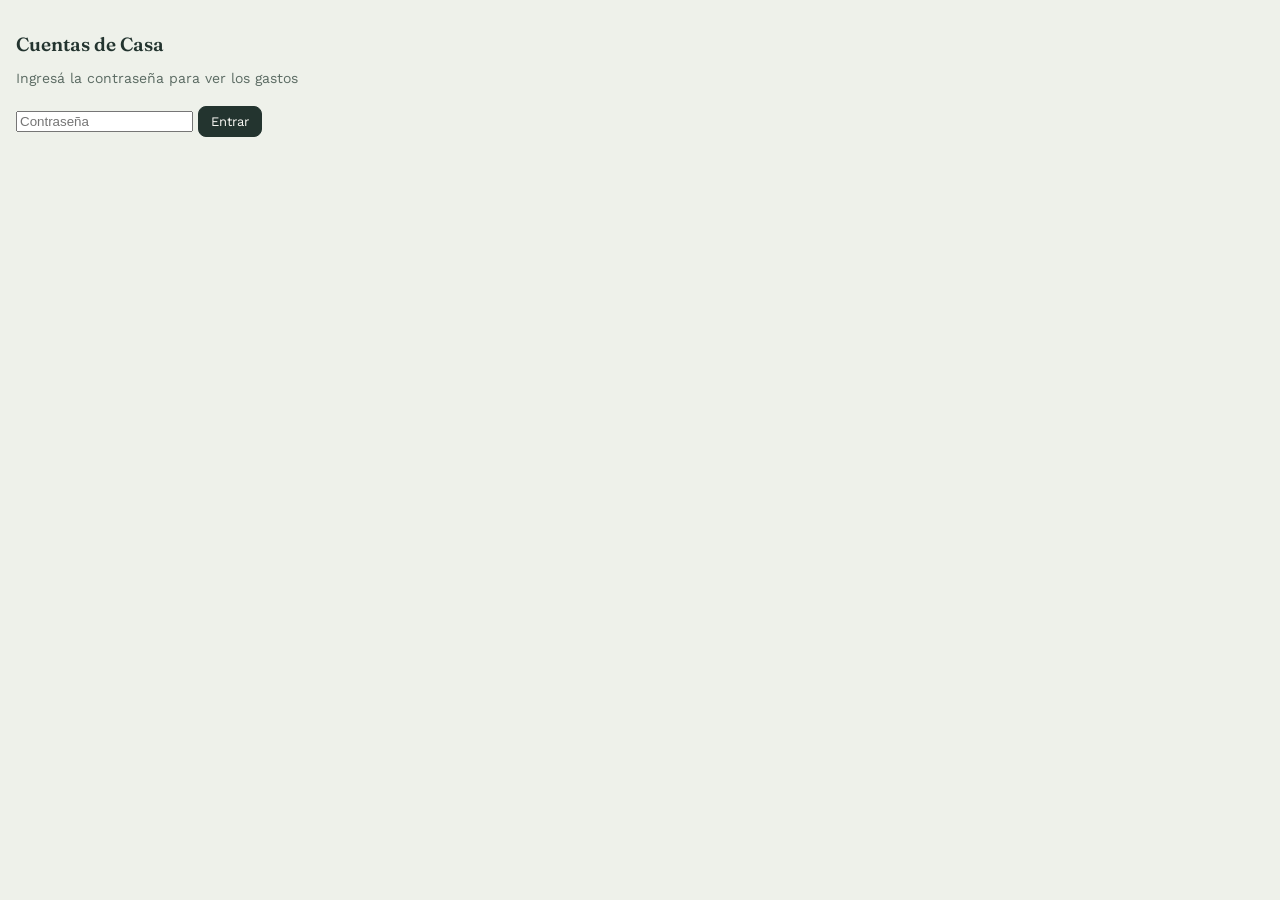
==== index.html @ b7a3400d "Mover archivos a la raiz" ====
<!DOCTYPE html>
<html lang="es">
<head>
<meta charset="UTF-8">
<meta name="viewport" content="width=device-width, initial-scale=1.0">
<title>Cuentas de casa</title>
<link rel="stylesheet" href="style.css">
</head>
<body>
<div id="loginScreen">
  <h2>Cuentas de Casa</h2>
  <div class="sub" style="margin-bottom: 20px;">Ingresá la contraseña para ver los gastos</div>
  <input type="password" id="passInput" placeholder="Contraseña">
  <button class="primary" onclick="checkPass()">Entrar</button>
  <div id="passError" style="color:var(--warn); margin-top:10px; font-size:13px; display:none;">Contraseña incorrecta</div>
</div>

<div class="wrap" id="appWrap" style="display:none;">

<header>
  <div>
    <h1>Cuentas de casa</h1>
    <div class="sub">Presupuesto, ahorro y los gastos que están organizando juntos</div>
  </div>
  <div class="names">
    <span class="tagA">●</span><input id="nameA" value="Alondra">
    <span class="tagB">●</span><input id="nameB" value="Santi">
  </div>
</header>

<div class="tabs">
  <button class="tab-btn active" id="btn-tab-hoy" onclick="switchTab('tab-hoy')">Hoy</button>
  <button class="tab-btn" id="btn-tab-mensual" onclick="switchTab('tab-mensual')">Presupuesto y Metas</button>
  <button class="tab-btn" id="btn-tab-compartido" onclick="switchTab('tab-compartido')">Deudas y Compartidos</button>
</div>

<!-- ================= TAB: HOY ================= -->
<div id="tab-hoy" class="tab-content active">
    <div class="quote-card">
      <div>
        <div class="quote-label">Frase del día</div>
        <div class="quote-text" id="quoteText"></div>
      </div>
      <button class="small" id="btnOtraFrase">Otra frase</button>
    </div>

    <div class="card" style="border-color: var(--b);">
      <h2>Límite y Gastos de Hoy</h2>
      <div class="sub" style="margin-bottom: 14px;">El límite se calcula automáticamente: (Ingresos - Fijos - Ahorros) ÷ 30 días.</div>
      
      <div class="stats-row">
        <div class="stat"><div class="n" id="dailyLimitOut">$0</div><div class="l">Límite por día</div></div>
        <div class="stat"><div class="n" id="dailySpentOut">$0</div><div class="l">Gastado hoy</div></div>
        <div class="stat"><div class="n" id="dailyRemainOut">$0</div><div class="l">Disponible hoy</div></div>
      </div>

      <div class="form-row" style="align-items: flex-end;">
        <div style="flex:2;"><label>¿En qué gastaste hoy?</label><input type="text" id="gdDesc" placeholder="Ej. Supermercado, Kiosco"></div>
        <div style="flex:1;"><label>Monto</label><input type="number" id="gdMonto" placeholder="0"></div>
        <div><button class="primary" id="btnAddGd">+ Agregar</button></div>
      </div>

      <table class="check-table" style="margin-top:14px;">
        <thead>
          <tr><th>Detalle del gasto</th><th style="text-align:right">Monto</th><th style="width: 40px;"></th></tr>
        </thead>
        <tbody id="gdList">
          <!-- Gastos diarios se renderizan aquí -->
        </tbody>
      </table>
    </div>

    <div class="card" style="border-color: var(--a);">
      <h2>Gastos de Mía 🐾</h2>
      <div class="form-row">
        <div>
          <label>Última Medicación (Se renueva cada 2 meses)</label>
          <div style="display: flex; gap: 8px; margin-top: 4px;">
            <input type="date" id="miaMedsDate">
            <button id="btnSaveMiaMeds">Guardar</button>
          </div>
        </div>
      </div>
      <div class="sub" id="miaMedsStatus" style="margin-top:5px; font-weight: 500;"></div>
    </div>
</div>

<!-- ================= TAB: MENSUAL ================= -->
<div id="tab-mensual" class="tab-content">
    <div class="card">
      <h2>Meta de ahorro</h2>
      <div class="form-row">
        <div><label>¿Para qué están ahorrando?</label><input type="text" id="metaNombre" placeholder="Ej. Escapada de fin de semana" style="width:260px;"></div>
        <div><label>Objetivo</label><input type="number" id="metaObjetivo" placeholder="0"></div>
      </div>
      <div class="meta-bar"><div class="meta-fill" id="metaFill" style="width:0%"></div></div>
      <div class="meta-nums">
        <span>Ahorrado: <b id="metaAhorrado">$0</b></span>
        <span id="metaPct">0%</span>
        <span>Meta: <b id="metaObjetivoOut">$0</b></span>
      </div>
      <div class="sub" id="metaMsg" style="margin-top:10px;"></div>
    </div>

    <div class="card">
      <h2>Presupuesto del mes</h2>
      <div class="form-row">
        <div><label>Ingresos del mes</label><input type="number" id="pIngresos" placeholder="0"></div>
      </div>
      <div class="stats-row4" id="presuStats"></div>
      <div class="grid2">
        <div>
          <table class="check-table">
            <thead><tr><th></th><th>Gasto</th><th>Categoría</th><th>Presup.</th><th>Real</th><th></th></tr></thead>
            <tbody id="checkBody"></tbody>
          </table>
          <div class="form-row" style="margin-top:12px; align-items: flex-end;">
            <div style="flex:2;"><label>Nuevo gasto</label><input type="text" id="cNombre" placeholder="Ej. Internet"></div>
            <div style="flex:1.5;"><label>Categoría</label>
              <select id="cCategoria">
                <option value="fijo">Gasto fijo</option>
                <option value="ocio">Ocio</option>
                <option value="ahorro">Ahorro</option>
              </select>
            </div>
            <div style="flex:1;"><label>Presupuesto</label><input type="number" id="cPresupuesto" placeholder="0"></div>
            <div><button id="btnAddItem">+ Agregar</button></div>
          </div>
        </div>
        <div>
          <svg id="presuDonut" viewBox="0 0 200 200" width="100%" style="max-width:200px; display:block; margin:0 auto;"></svg>
          <div class="legend" id="presuLegend" style="justify-content:center;"></div>
        </div>
      </div>
    </div>

    <div class="card">
      <h2>Reparto por categoría</h2>
      <svg id="donut" viewBox="0 0 200 200" width="100%" style="max-width:220px; display:block; margin:0 auto;"></svg>
      <div class="legend" id="donutLegend"></div>
    </div>
</div>

<!-- ================= TAB: COMPARTIDO ================= -->
<div id="tab-compartido" class="tab-content">
    <div class="card">
      <h2>Gastos compartidos / Deudas grandes</h2>
      <div id="gastosList"></div>
      <button id="btnAddGasto">+ Agregar gasto o deuda</button>
      <div class="addform" id="addForm">
        <div class="form-row">
          <div style="flex:2;"><label>Nombre</label><input type="text" id="fNombre" placeholder="Ej. Colchón"></div>
          <div style="flex:1;"><label>Categoría</label>
            <select id="fCategoria">
              <option value="hogar">Hogar</option>
              <option value="salud">Salud</option>
              <option value="comida">Comida</option>
              <option value="cuentas">Cuentas / servicios</option>
              <option value="otro">Otro</option>
            </select>
          </div>
        </div>
        <div class="form-row">
          <div><label>Monto total</label><input type="number" id="fMonto" placeholder="0"></div>
          <div><label>Tipo</label>
            <select id="fTipo">
              <option value="unico">Monto fijo (a pagar de a poco)</option>
              <option value="cuotas">En cuotas</option>
            </select>
          </div>
          <div id="fCuotasWrap"><label>Cuotas</label><input type="number" id="fCuotas" placeholder="11" value="11"></div>
        </div>
        <div class="form-row">
          <div><label>¿Quién lo paga?</label>
            <select id="fResp">
              <option value="compartido">Compartido</option>
              <option value="A">Solo quien pone nombre A</option>
              <option value="B">Solo quien pone nombre B</option>
            </select>
          </div>
          <div id="fSplitWrap"><label>% que pone A</label><input type="number" id="fSplit" value="50" min="0" max="100"></div>
        </div>
        <div style="margin-top: 10px;">
          <button class="primary" id="btnSaveGasto">Guardar gasto</button>
          <button id="btnCancelGasto">Cancelar</button>
        </div>
      </div>
    </div>

    <div class="card">
      <h2>Progreso de Cuotas</h2>
      <svg id="cuotasChart" viewBox="0 0 320 160" width="100%"></svg>
      <div class="legend">
        <span><span class="dot" style="background:#2F6B6E"></span>Pagada</span>
        <span><span class="dot" style="background:#D8DBCE"></span>Pendiente</span>
      </div>
    </div>

    <div class="card" style="display:flex; justify-content:space-between; align-items:center; flex-wrap:wrap; gap:10px;">
      <div>
        <div style="font-weight:500; font-size:14px;">Copia de seguridad</div>
        <div class="sub" id="storageStatus"></div>
      </div>
      <div style="display:flex; gap:8px;">
        <button id="btnExport">Descargar copia (.json)</button>
        <button id="btnImport">Cargar copia</button>
        <input type="file" id="fileImport" accept=".json" style="display:none;">
      </div>
    </div>

    <div class="note" id="footerNote"></div>
</div>

</div>

<script src="app.js"></script>
</body>
</html>
---- style.css ----
@import url('https://fonts.googleapis.com/css2?family=Fraunces:opsz,wght@9..144,400;9..144,500;9..144,600&family=Work+Sans:wght@400;500;600&display=swap');

:root{
  --bg: #EEF1EA;
  --paper: #FBFAF6;
  --ink: #23342F;
  --ink-soft: #5B6B63;
  --line: #D8DBCE;
  --a: #B5603E;
  --a-soft: #F1DCCF;
  --b: #2F6B6E;
  --b-soft: #D9E8E6;
  --ocio: #6E5A9E;
  --ocio-soft: #E4DCF0;
  --good: #4A7A3D;
  --warn: #A8471F;
}
*{box-sizing:border-box;}
body{ margin:0; background:var(--bg); color:var(--ink); font-family:'Work Sans', sans-serif; padding: 32px 16px 80px; }
.wrap{max-width:960px; margin:0 auto;}
h1,h2,h3{font-family:'Fraunces', serif; font-weight:600; margin:0;}
h1{font-size:30px; letter-spacing:-.01em;}
h2{font-size:19px; margin-bottom:14px;}
h3{font-size:15px; margin-bottom:8px;}
.sub{color:var(--ink-soft); font-size:14px; margin-top:4px;}
header{display:flex; justify-content:space-between; align-items:flex-end; flex-wrap:wrap; gap:16px; margin-bottom:20px; padding-bottom:20px; border-bottom:1px solid var(--line);}
.names{display:flex; gap:10px; font-size:13px;}
.names input{border:none; background:transparent; font-family:'Fraunces', serif; font-size:15px; font-weight:600; width:110px; border-bottom:1px dashed var(--line); padding:2px 0; color:var(--ink);}
.names input:focus{outline:none; border-bottom-color:var(--ink);}
.tagA{color:var(--a);} .tagB{color:var(--b);}

.card{background:var(--paper); border:1px solid var(--line); border-radius:14px; padding:20px 22px; margin-bottom:20px; transition: box-shadow 0.2s;}
.card:hover { box-shadow: 0 8px 24px rgba(0,0,0,0.03); }

.quote-card{background:var(--a-soft); border:1px solid var(--a); border-radius:14px; padding:16px 20px; margin-bottom:20px; display:flex; justify-content:space-between; align-items:center; gap:14px; flex-wrap:wrap;}
.quote-label{font-size:11px; text-transform:uppercase; letter-spacing:.05em; color:#8A4B2C; margin-bottom:4px;}
.quote-text{font-family:'Fraunces', serif; font-style:italic; font-size:16px; color:#5C3821; max-width:640px;}

.balance{display:flex; align-items:center; gap:24px; padding:22px;}
.balance svg{flex-shrink:0;}
.balance-text{font-size:15px; line-height:1.5;}
.balance-text b{font-family:'Fraunces', serif; font-size:20px; display:block; margin-bottom:2px;}

.grid2{display:grid; grid-template-columns:1fr 1fr; gap:20px;}
@media(max-width:700px){.grid2{grid-template-columns:1fr;}}

.stat{background:var(--bg); border-radius:12px; padding:14px 16px;}
.stat .n{font-family:'Fraunces', serif; font-size:22px; font-weight:600;}
.stat .l{font-size:12px; color:var(--ink-soft); text-transform:uppercase; letter-spacing:.04em; margin-top: 4px;}
.stats-row{display:grid; grid-template-columns:repeat(3,1fr); gap:12px; margin-bottom:20px;}
.stats-row4{display:grid; grid-template-columns:repeat(4,1fr); gap:12px; margin-bottom:16px;}
@media(max-width:600px){
  .stats-row4{grid-template-columns:repeat(2,1fr);}
  .stats-row{grid-template-columns:1fr;}
}

.gasto{border:1px solid var(--line); border-radius:12px; padding:16px 18px; margin-bottom:14px; background:var(--paper); transition: transform 0.1s;}
.gasto:hover { transform: translateY(-2px); box-shadow: 0 4px 12px rgba(0,0,0,0.04); }
.gasto-top{display:flex; justify-content:space-between; align-items:flex-start; gap:10px; margin-bottom:10px;}
.gasto-nom{font-family:'Fraunces', serif; font-weight:600; font-size:17px;}
.gasto-cat{font-size:12px; color:var(--ink-soft); margin-top:2px;}
.gasto-monto{font-family:'Fraunces', serif; font-size:18px; text-align:right;}
.gasto-pend{font-size:12px; color:var(--ink-soft); text-align:right;}
.bar{height:8px; border-radius:5px; background:var(--line); overflow:hidden; margin:10px 0;}
.bar-fill{height:100%; background:var(--b); transition: width 0.4s ease;}
.gasto-row{display:flex; justify-content:space-between; align-items:center; font-size:13px; color:var(--ink-soft); flex-wrap:wrap; gap:8px;}
.pill{display:inline-flex; align-items:center; gap:5px; padding:3px 10px; border-radius:20px; font-size:12px;}
.pill-a{background:var(--a-soft); color:var(--a);}
.pill-b{background:var(--b-soft); color:var(--b);}
.pill-c{background:#EDEAE0; color:var(--ink-soft);}
.gasto-actions{display:flex; gap:8px;}

select, input[type=text], input[type=number], input[type=date]{
  font-family:'Work Sans', sans-serif; border:1px solid var(--line); background:var(--bg);
  border-radius:8px; padding:7px 10px; font-size:13px; color:var(--ink); transition: border-color 0.2s;
}
select:focus, input:focus { outline:none; border-color: var(--ink); }
button{
  font-family:'Work Sans', sans-serif; border:1px solid var(--line); background:transparent;
  border-radius:8px; padding:7px 12px; font-size:13px; cursor:pointer; color:var(--ink); transition: all 0.2s;
}
button:hover{background:var(--bg);}
button:active{transform: scale(0.97);}
button.primary{background:var(--ink); color:var(--paper); border-color:var(--ink);}
button.primary:hover{opacity:.88; background:var(--ink);}
button.small{padding:5px 10px; font-size:12px;}
button.danger{color: var(--warn); border-color: var(--line);}
button.danger:hover{background: #FDF2F0; border-color: var(--warn);}

.addform{display:none; margin-top:14px; padding-top:14px; border-top:1px dashed var(--line);}
.addform.show{display:block; animation: fadeIn 0.3s ease;}
@keyframes fadeIn { from { opacity: 0; transform: translateY(-5px); } to { opacity: 1; transform: translateY(0); } }

.form-row{display:flex; gap:10px; margin-bottom:10px; flex-wrap:wrap;}
.form-row > div{display:flex; flex-direction:column; gap:4px; flex: 1; min-width: 140px;}
.form-row label{font-size:11px; color:var(--ink-soft); text-transform:uppercase; letter-spacing:.03em;}

.legend{display:flex; gap:16px; font-size:12px; color:var(--ink-soft); margin-top:10px; flex-wrap:wrap;}
.legend span{display:inline-flex; align-items:center; gap:5px;}
.dot{width:9px; height:9px; border-radius:50%; display:inline-block;}

.hist{font-size:12px; color:var(--ink-soft); margin-top:8px;}
.hist div{display:flex; justify-content:space-between; padding:3px 0; border-top:1px solid var(--line);}

.check-table{width:100%; border-collapse:collapse; font-size:13px; margin-top:6px;}
.check-table th{text-align:left; font-size:10px; color:var(--ink-soft); text-transform:uppercase; letter-spacing:.03em; padding:6px 8px; border-bottom:1px solid var(--line);}
.check-table td{padding:7px 8px; border-bottom:1px solid var(--line); vertical-align:middle;}
.check-table tr.done .item-name{text-decoration:line-through; color:var(--ink-soft);}
.check-table input[type=checkbox]{width:16px; height:16px; accent-color:var(--b); cursor:pointer;}
.check-table input[type=number]{width:100%; max-width:80px; padding:5px 8px;}
.cat-badge{font-size:11px; padding:3px 9px; border-radius:10px; white-space:nowrap;}
.cat-fijo{background:#E7E3D6; color:#6B5D3D;}
.cat-ocio{background:var(--ocio-soft); color:var(--ocio);}
.cat-ahorro{background:var(--b-soft); color:var(--b);}
.item-name{font-weight:500;}

.meta-bar{height:16px; border-radius:9px; background:var(--line); overflow:hidden; margin:12px 0 6px;}
.meta-fill{height:100%; background:var(--b); transition:width .4s ease;}
.meta-nums{display:flex; justify-content:space-between; font-size:13px; color:var(--ink-soft);}
.meta-nums b{color:var(--ink); font-family:'Fraunces', serif; font-size:16px;}

.note{font-size:12px; color:var(--ink-soft); margin-top:24px; text-align:center; line-height:1.6;}

/* Progress bar danger state */
.text-danger { color: var(--warn) !important; }
.bg-danger { background-color: var(--warn) !important; }
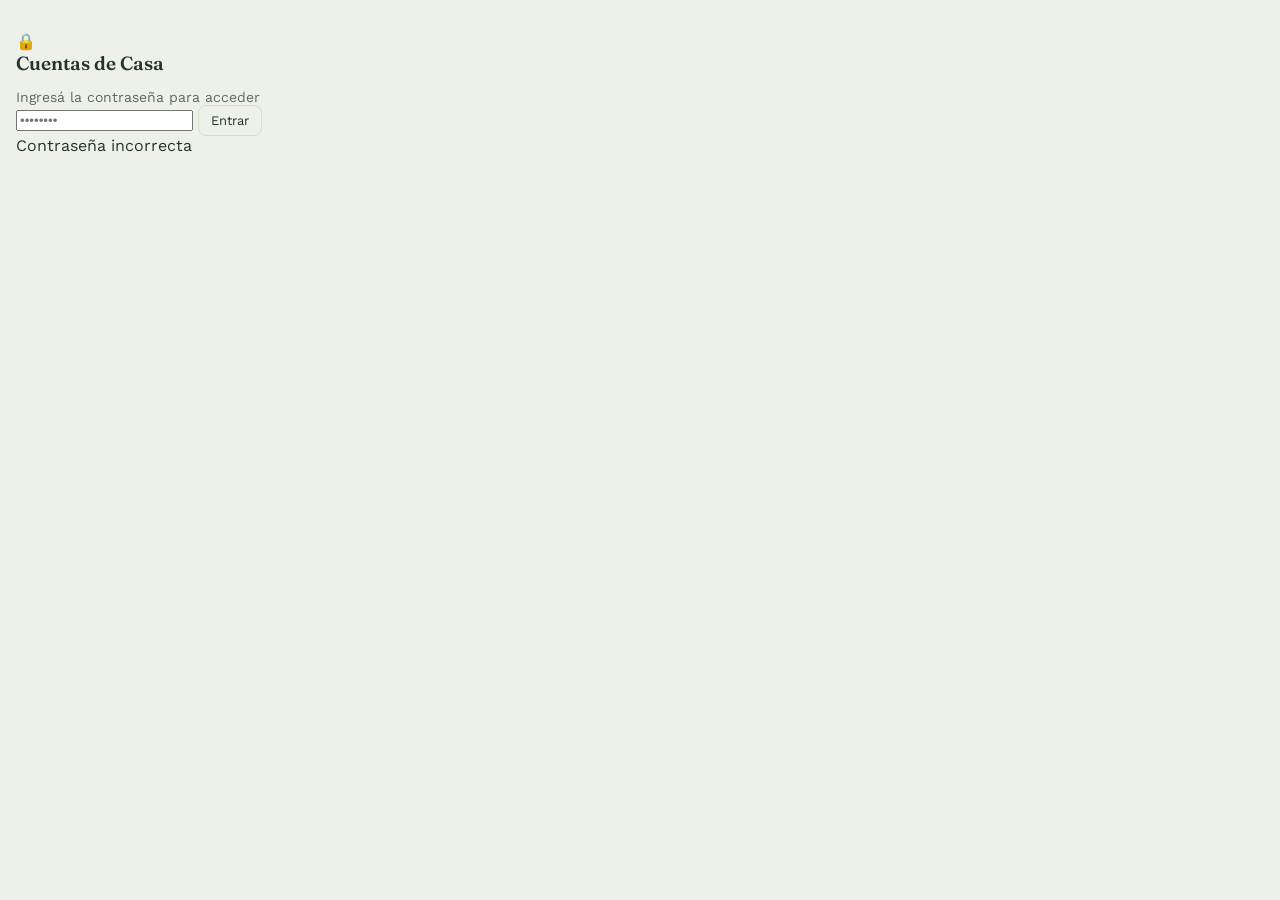
==== commit babcd7c3: "Mejorar diseno pantalla login" ====
--- a/index.html
+++ b/index.html
@@ -1,4 +1,4 @@
-<!DOCTYPE html>
+﻿<!DOCTYPE html>
 <html lang="es">
 <head>
 <meta charset="UTF-8">
@@ -8,11 +8,14 @@
 </head>
 <body>
 <div id="loginScreen">
-  <h2>Cuentas de Casa</h2>
-  <div class="sub" style="margin-bottom: 20px;">Ingresá la contraseña para ver los gastos</div>
-  <input type="password" id="passInput" placeholder="Contraseña">
-  <button class="primary" onclick="checkPass()">Entrar</button>
-  <div id="passError" style="color:var(--warn); margin-top:10px; font-size:13px; display:none;">Contraseña incorrecta</div>
+  <div class="login-card">
+    <div class="login-icon">🔒</div>
+    <h2>Cuentas de Casa</h2>
+    <div class="sub">Ingresá la contraseña para acceder</div>
+    <input type="password" id="passInput" placeholder="••••••••" onkeypress="if(event.key==='Enter') checkPass()">
+    <button onclick="checkPass()">Entrar</button>
+    <div id="passError">Contraseña incorrecta</div>
+  </div>
 </div>
 
 <div class="wrap" id="appWrap" style="display:none;">
@@ -216,3 +219,4 @@
 <script src="app.js"></script>
 </body>
 </html>
+
--- a/style.css
+++ b/style.css
@@ -1,4 +1,4 @@
-@import url('https://fonts.googleapis.com/css2?family=Fraunces:opsz,wght@9..144,400;9..144,500;9..144,600&family=Work+Sans:wght@400;500;600&display=swap');
+﻿@import url('https://fonts.googleapis.com/css2?family=Fraunces:opsz,wght@9..144,400;9..144,500;9..144,600&family=Work+Sans:wght@400;500;600&display=swap');
 
 :root{
   --bg: #EEF1EA;
@@ -124,3 +124,4 @@
 /* Progress bar danger state */
 .text-danger { color: var(--warn) !important; }
 .bg-danger { background-color: var(--warn) !important; }
+
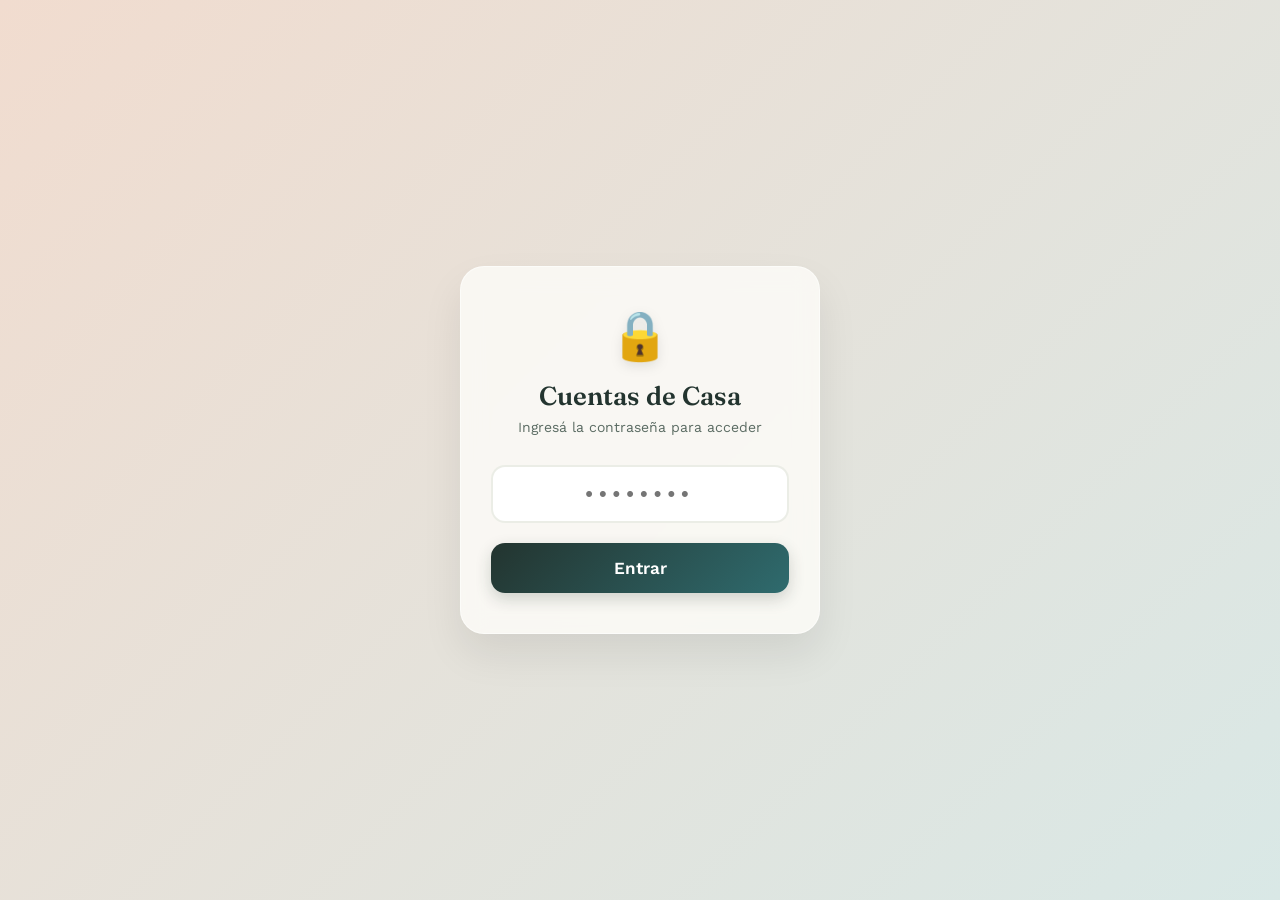
==== commit 4f92c93b: "Cache busting para style.css" ====
--- a/index.html
+++ b/index.html
@@ -4,7 +4,7 @@
 <meta charset="UTF-8">
 <meta name="viewport" content="width=device-width, initial-scale=1.0">
 <title>Cuentas de casa</title>
-<link rel="stylesheet" href="style.css">
+<link rel="stylesheet" href="style.css?v=2">
 </head>
 <body>
 <div id="loginScreen">
@@ -220,3 +220,5 @@
 </body>
 </html>
 
+
+
--- a/style.css
+++ b/style.css
@@ -125,3 +125,18 @@
 .text-danger { color: var(--warn) !important; }
 .bg-danger { background-color: var(--warn) !important; }
 
+
+
+#loginScreen { position: fixed; top:0; left:0; width:100%; height:100%; background: linear-gradient(135deg, var(--a-soft) 0%, var(--b-soft) 100%); display: flex; justify-content: center; align-items: center; z-index: 9999; padding: 20px; }
+.login-card { background: rgba(251, 250, 246, 0.9); backdrop-filter: blur(12px); border: 1px solid rgba(255,255,255,0.5); border-radius: 24px; padding: 40px 30px; width: 100%; max-width: 360px; text-align: center; box-shadow: 0 20px 40px rgba(0,0,0,0.08); }
+.login-icon { font-size: 48px; margin-bottom: 16px; filter: drop-shadow(0 4px 6px rgba(0,0,0,0.1)); }
+.login-card h2 { font-size: 26px; margin-bottom: 6px; font-family: 'Fraunces', serif; color: var(--ink); }
+.login-card .sub { margin-bottom: 28px; color: var(--ink-soft); font-size: 14px; line-height: 1.4; }
+.login-card input { width: 100%; font-size: 22px; padding: 14px; border-radius: 14px; text-align: center; letter-spacing: 6px; margin-bottom: 20px; border: 2px solid rgba(216, 219, 206, 0.5); background: #ffffff; transition: all 0.3s ease; box-sizing: border-box; color: var(--ink); font-weight: 500; outline: none; }
+.login-card input:focus { border-color: var(--b); box-shadow: 0 0 0 4px var(--b-soft); transform: translateY(-2px); }
+.login-card button { width: 100%; padding: 15px; font-size: 17px; font-weight: 600; border-radius: 14px; background: linear-gradient(135deg, var(--ink) 0%, var(--b) 100%); color: #ffffff; border: none; cursor: pointer; transition: all 0.3s ease; box-shadow: 0 6px 16px rgba(35, 52, 47, 0.2); }
+.login-card button:hover { transform: translateY(-2px); box-shadow: 0 8px 20px rgba(35, 52, 47, 0.3); }
+.login-card button:active { transform: translateY(1px); }
+#passError { color: var(--warn); margin-top: 16px; font-size: 14px; display: none; font-weight: 500; background: #FDF2F0; padding: 10px; border-radius: 8px; border: 1px solid #FADBD3; }
+#appWrap { display: none; }
+
